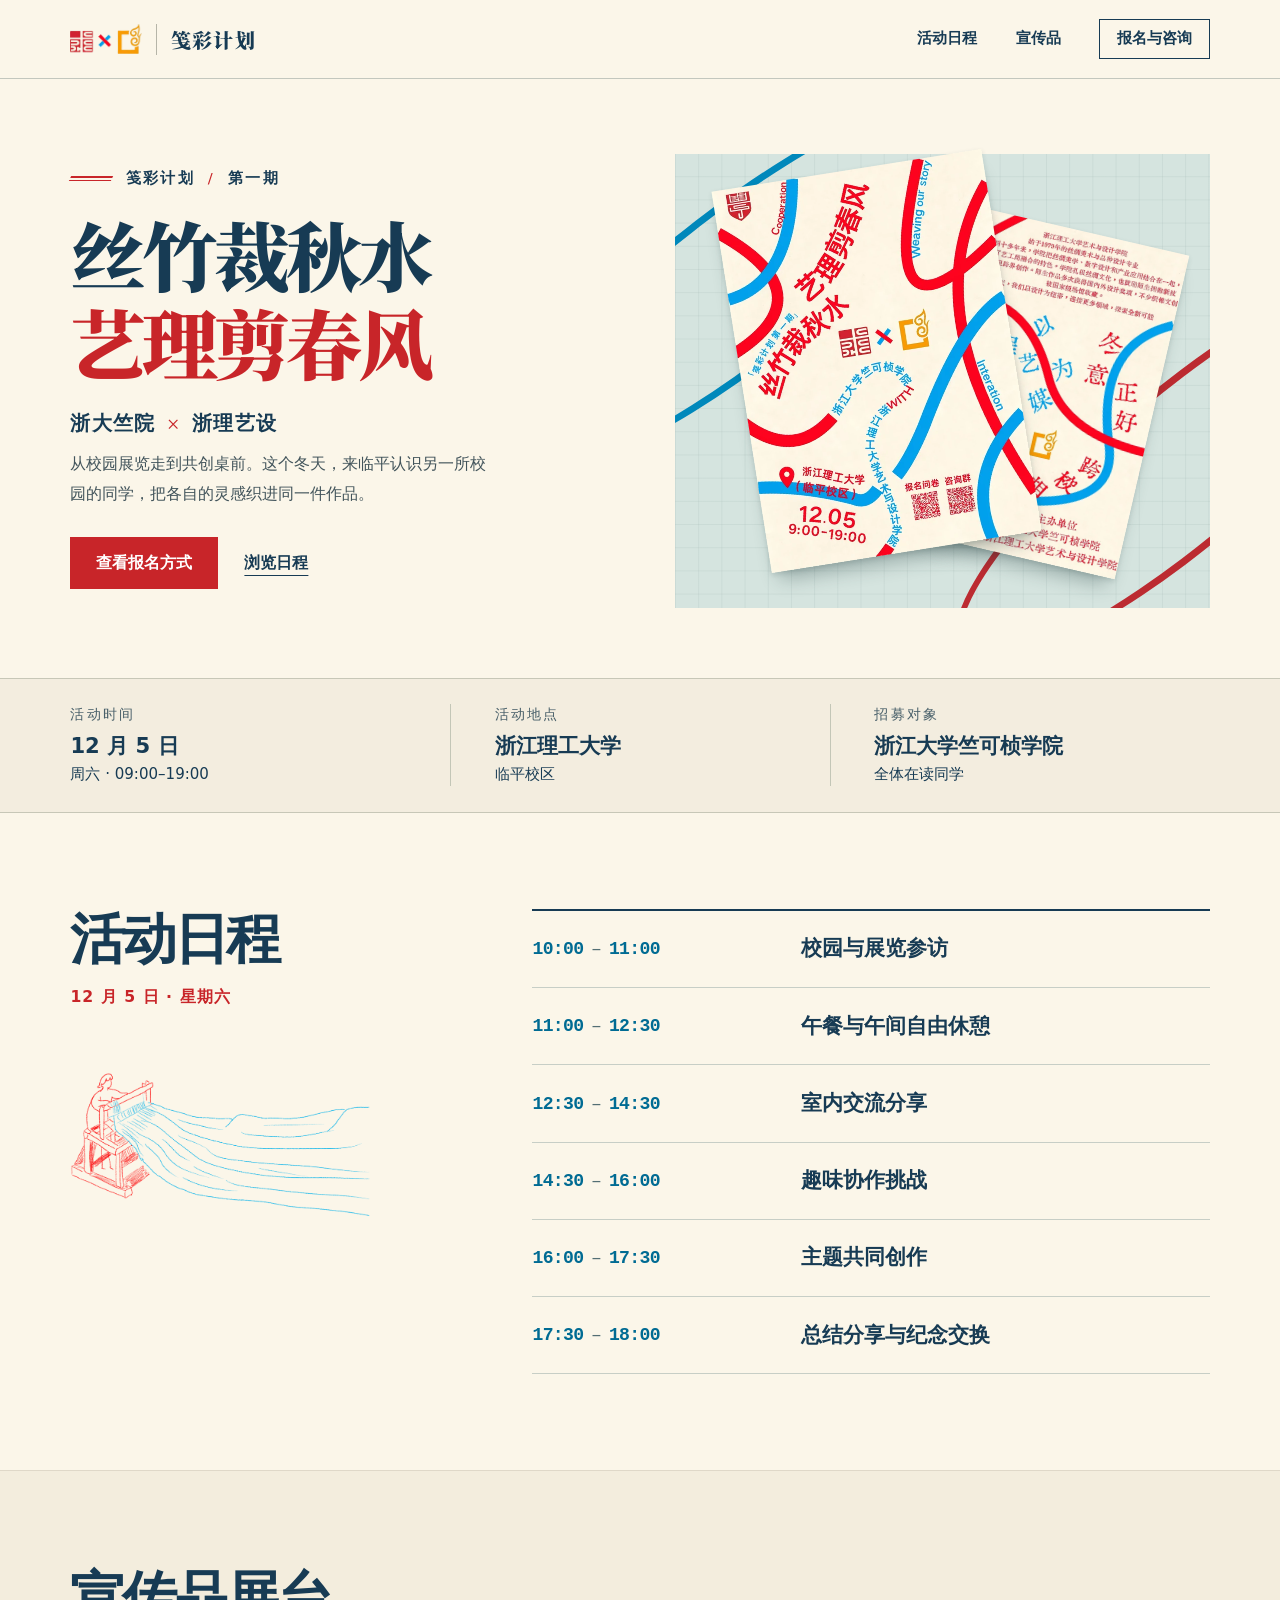
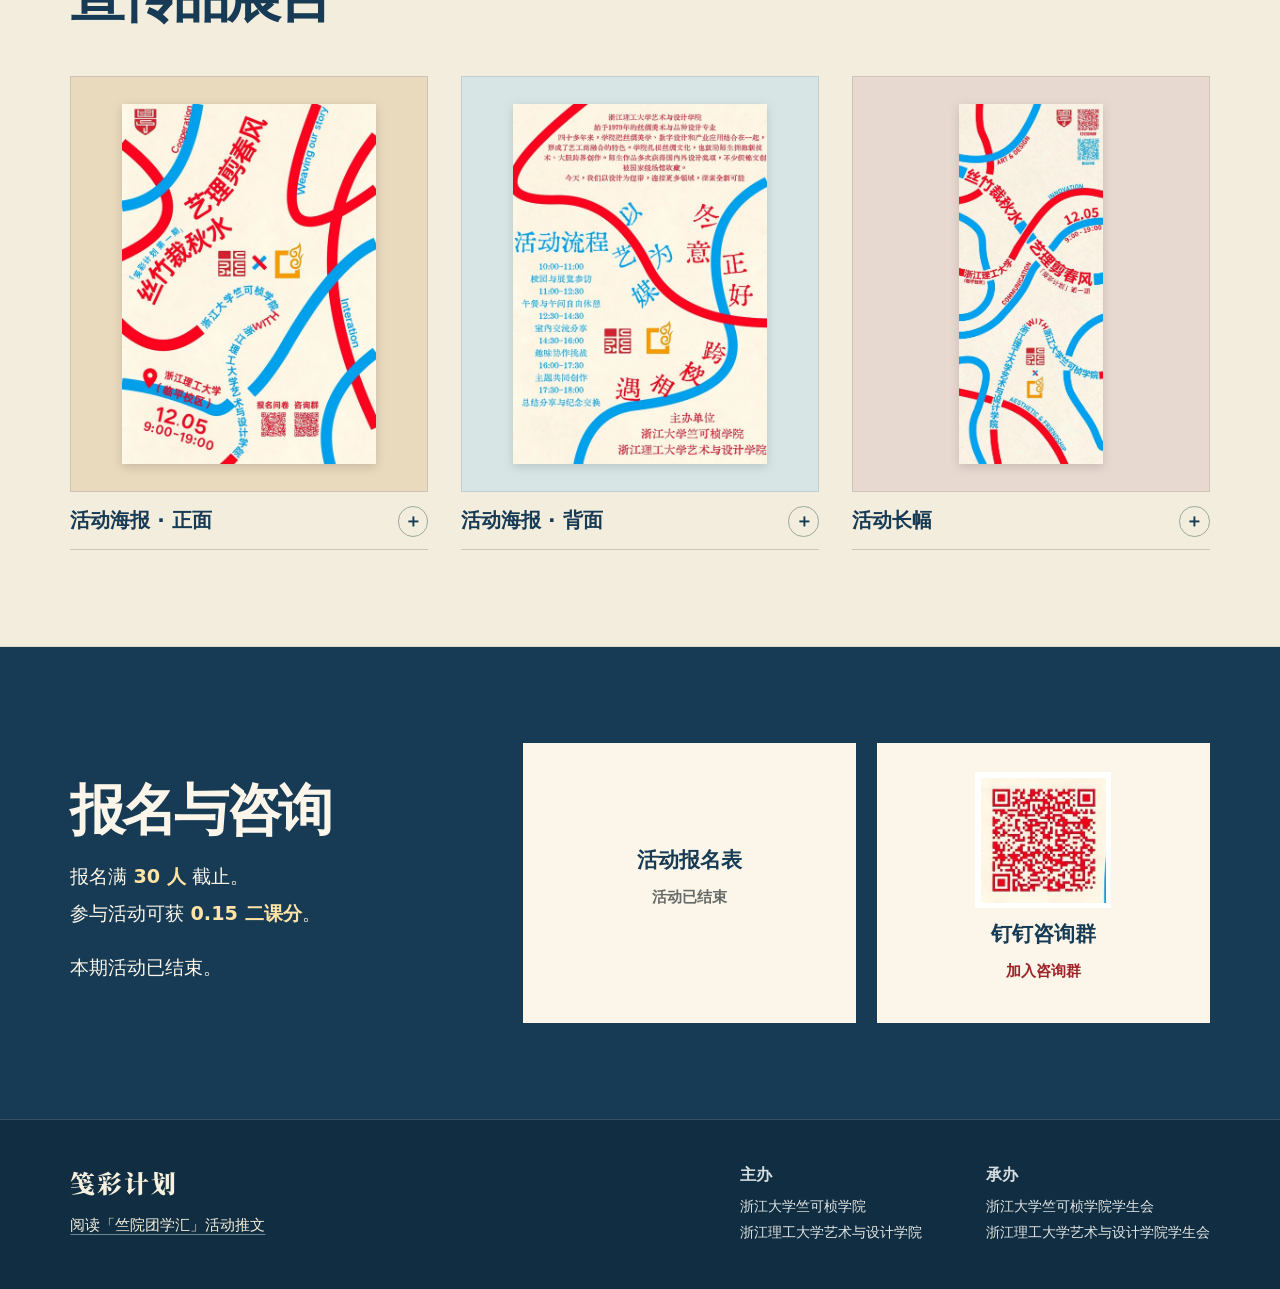
==== index.html @ fb93f684 "发布笺彩计划第一期跨校交流活动网站" ====
<!doctype html>
<html lang="zh-CN">
<head>
  <meta charset="utf-8">
  <meta name="viewport" content="width=device-width, initial-scale=1">
  <meta name="theme-color" content="#fbf6e9">
  <meta name="description" content="「笺彩计划」第一期。12 月 5 日，浙大竺院与浙理艺设在临平相遇，参观展览、分享交流、一起创作。查看一日行程、活动海报与报名方式。">
  <meta property="og:title" content="丝竹裁秋水，艺理剪春风｜笺彩计划">
  <meta property="og:description" content="12 月 5 日 · 浙江理工大学临平校区。浙大竺院 × 浙理艺设跨校交流活动指南。">
  <meta property="og:image" content="https://play-game.github.io/assets/cover-front.webp">
  <title>丝竹裁秋水，艺理剪春风｜笺彩计划第一期</title>
  <link rel="icon" href="assets/icon.png" type="image/png">
  <link rel="preload" href="assets/title.woff2" as="font" type="font/woff2" crossorigin>
  <link rel="stylesheet" href="style.css">
  <link rel="stylesheet" href="details.css">
  <script src="site.js" defer></script>
</head>
<body id="top">
  <a class="skip" href="#main">跳至活动内容</a>
  <header class="mast">
    <div class="wrap mast-inner">
      <a class="brand" href="#top" aria-label="笺彩计划，回到首页"><img src="assets/masthead.webp" alt="" width="73" height="30"><b>笺彩计划</b></a>
      <nav aria-label="活动导航"><a href="#schedule">活动日程</a><a href="#gallery">宣传品</a><a class="nav-join" href="#join">报名与咨询</a></nav>
    </div>
  </header>
  <main id="main">
    <section class="hero" aria-labelledby="event-title">
      <div class="wrap hero-inner">
        <div class="intro">
          <p class="edition"><i aria-hidden="true"></i>笺彩计划<span aria-hidden="true">/</span>第一期</p>
          <h1 id="event-title"><span>丝竹裁秋水<span class="sr-only">，</span></span><em>艺理剪春风</em></h1>
          <p class="hosts">浙大竺院 <b>×</b> 浙理艺设</p>
          <p class="invitation">从校园展览走到共创桌前。这个冬天，来临平认识另一所校园的同学，把各自的灵感织进同一件作品。</p>
          <div class="hero-actions"><a class="primary" href="#join">查看报名方式</a><a class="quiet" href="#schedule">浏览日程</a></div>
        </div>
        <figure class="print-wall" aria-label="宣传组设计的活动海报正反面">
          <div class="tabletop" aria-hidden="true"><i class="thread blue-thread"></i><i class="thread red-thread"></i></div>
          <div class="posters">
            <img class="sheet back" src="assets/cover-back.webp" alt="" width="540" height="764" decoding="async">
            <img class="sheet front" src="assets/cover-front.webp" alt="活动主海报，红蓝色的丝线穿过题字与两院院徽" width="540" height="764" fetchpriority="high">
          </div>
        </figure>
      </div>
    </section>
    <div class="facts">
      <dl class="wrap fact-grid">
        <div><dt>活动时间</dt><dd><time datetime="2026-12-05">12 月 5 日</time><small>周六 · 09:00–19:00</small></dd></div>
        <div><dt>活动地点</dt><dd>浙江理工大学<small>临平校区</small></dd></div>
        <div><dt>招募对象</dt><dd>浙江大学竺可桢学院<small>全体在读同学</small></dd></div>
      </dl>
    </div>
<section class="event-schedule" id="schedule" aria-labelledby="schedule-title">
  <div class="wrap schedule-layout">
    <div class="schedule-intro">
      <h2 class="event-section-title" id="schedule-title">活动日程</h2>
      <p class="schedule-date"><time datetime="2026-12-05">12 月 5 日 · 星期六</time></p>
      <img class="schedule-weaver" src="assets/weaver.webp" alt="推文中的织机插画" loading="lazy" decoding="async">
    </div>
    <ol class="schedule-list" aria-label="六项活动安排">
      <li><span class="schedule-time"><time datetime="10:00">10:00</time><span>–</span><time datetime="11:00">11:00</time></span><span class="schedule-name">校园与展览参访</span></li>
      <li><span class="schedule-time"><time datetime="11:00">11:00</time><span>–</span><time datetime="12:30">12:30</time></span><span class="schedule-name">午餐与午间自由休憩</span></li>
      <li><span class="schedule-time"><time datetime="12:30">12:30</time><span>–</span><time datetime="14:30">14:30</time></span><span class="schedule-name">室内交流分享</span></li>
      <li><span class="schedule-time"><time datetime="14:30">14:30</time><span>–</span><time datetime="16:00">16:00</time></span><span class="schedule-name">趣味协作挑战</span></li>
      <li><span class="schedule-time"><time datetime="16:00">16:00</time><span>–</span><time datetime="17:30">17:30</time></span><span class="schedule-name">主题共同创作</span></li>
      <li><span class="schedule-time"><time datetime="17:30">17:30</time><span>–</span><time datetime="18:00">18:00</time></span><span class="schedule-name">总结分享与纪念交换</span></li>
    </ol>
  </div>
</section>

<section class="event-gallery" id="gallery" aria-labelledby="gallery-title">
  <div class="wrap">
    <h2 class="event-section-title" id="gallery-title">宣传品展台</h2>
    <div class="gallery-grid">
      <a class="gallery-item" href="assets/poster-front.webp" data-preview="assets/poster-front.webp" data-caption="活动海报 · 正面" aria-label="查看活动海报正面大图">
        <span class="gallery-mat"><img src="assets/cover-front.webp" alt="红蓝曲线交织的活动主视觉海报" loading="lazy" decoding="async"></span>
        <span class="gallery-caption">活动海报 · 正面<span class="gallery-open" aria-hidden="true">＋</span></span>
      </a>
      <a class="gallery-item" href="assets/poster-back.webp" data-preview="assets/poster-back.webp" data-caption="活动海报 · 背面" aria-label="查看活动海报背面大图">
        <span class="gallery-mat gallery-mat-blue"><img src="assets/cover-back.webp" alt="印有活动介绍与流程的海报背面" loading="lazy" decoding="async"></span>
        <span class="gallery-caption">活动海报 · 背面<span class="gallery-open" aria-hidden="true">＋</span></span>
      </a>
      <a class="gallery-item" href="assets/banner.webp" data-preview="assets/banner.webp" data-caption="活动长幅" aria-label="查看活动长幅大图">
        <span class="gallery-mat gallery-mat-rose"><img src="assets/banner.webp" alt="红蓝丝带沿竖版长幅延伸的活动宣传画" loading="lazy" decoding="async"></span>
        <span class="gallery-caption">活动长幅<span class="gallery-open" aria-hidden="true">＋</span></span>
      </a>
    </div>
  </div>
</section>

<dialog class="gallery-preview" id="preview" aria-labelledby="preview-title">
  <div class="preview-shell">
    <div class="preview-head">
      <h2 id="preview-title" data-image-title>宣传品大图</h2>
      <button type="button" class="preview-control" data-close aria-label="关闭大图" autofocus>×</button>
    </div>
    <div class="preview-image-frame"><img data-full-image alt="活动宣传品大图"></div>
    <div class="preview-foot">
      <button type="button" class="preview-control" data-prev aria-label="上一张宣传品">←</button>
      <span class="preview-count" data-count aria-live="polite"></span>
      <button type="button" class="preview-control" data-next aria-label="下一张宣传品">→</button>
    </div>
  </div>
</dialog>

<section class="event-join" id="join" data-registration data-end="2026-12-05T19:00:00+08:00" aria-labelledby="join-title">
  <div class="wrap join-layout">
    <div class="join-intro">
      <h2 class="event-section-title" id="join-title">报名与咨询</h2>
      <p>报名满 <strong>30 人</strong> 截止。<br>参与活动可获 <strong>0.15 二课分</strong>。</p>
      <p data-reg-status data-closed-text="本期活动已结束。" class="join-status" role="status"></p>
    </div>
    <div class="join-options">
      <div class="join-card">
        <div class="join-code" data-apply-code><img src="assets/signup-qr.png" alt="活动报名表二维码" loading="lazy" decoding="async"></div>
        <div class="join-card-body">
          <h3>活动报名表</h3>
          <a class="join-link" data-apply data-closed-text="活动已结束" href="https://form.zju.edu.cn/#/dform/genericForm/DO5Kh8F5" target="_blank" rel="noopener noreferrer">填写报名表 </a>
        </div>
      </div>
      <div class="join-card">
        <div class="join-code"><img src="assets/consult-qr.png" alt="钉钉活动咨询群二维码" loading="lazy" decoding="async"></div>
        <div class="join-card-body">
          <h3>钉钉咨询群</h3>
          <a class="join-link" href="https://qr.dingtalk.com/action/joingroup?code=v1,k1,CSwDC5OoaOCgj9wMIqocbLET0SfCLLrIjBMhsEMiDww=&amp;_dt_no_comment=1&amp;origin=1" target="_blank" rel="noopener noreferrer">加入咨询群 </a>
        </div>
      </div>
    </div>
  </div>
</section>
  </main>
  <footer class="credits">
    <div class="wrap credit-inner">
      <div><b>笺彩计划</b><a href="https://mp.weixin.qq.com/s/vHoDvz5wwriKgACFwJHipg" target="_blank" rel="noopener noreferrer">阅读「竺院团学汇」活动推文</a></div>
      <dl><div><dt>主办</dt><dd>浙江大学竺可桢学院<br>浙江理工大学艺术与设计学院</dd></div><div><dt>承办</dt><dd>浙江大学竺可桢学院学生会<br>浙江理工大学艺术与设计学院学生会</dd></div></dl>
    </div>
  </footer>
</body>
</html>
---- style.css ----
@font-face {
  font-family: Campaign Serif;
  src: url("assets/title.woff2") format("woff2");
  font-style: normal;
  font-weight: 900;
  font-display: swap;
}
:root {
  --paper: #fbf6e9;
  --ink: #173b54;
  --red: #c82529;
  --blue: #0081b4;
  --line: #c7c7b7;
  color-scheme: light;
  color: var(--ink);
  background: var(--paper);
  font-family: "PingFang SC", "Microsoft YaHei", "Noto Sans CJK SC", system-ui, sans-serif;
  line-height: 1.55;
}
* { box-sizing: border-box; }
html { scroll-behavior: smooth; scroll-padding-top: 1rem; }
body { margin: 0; }
img { display: block; max-width: 100%; }
button { font: inherit; }
a { color: inherit; text-underline-offset: .25em; }
a:focus-visible, button:focus-visible { outline: 3px solid #0088b7; outline-offset: 4px; }
.wrap { width: min(1200px, 89%); margin-inline: auto; }
.sr-only, .skip:not(:focus) { position: absolute; width: 1px; height: 1px; overflow: hidden; clip-path: inset(50%); }
.skip:focus { position: fixed; top: 8px; left: 8px; padding: .6rem 1rem; background: white; z-index: 5; }
.mast { border-bottom: 1px solid rgba(28,56,62,.25); }
.mast-inner { display: flex; align-items: center; justify-content: space-between; min-height: 78px; gap: 1.25rem; }
.brand { display: flex; align-items: center; gap: .85rem; text-decoration: none; white-space: nowrap; }
.brand img { width: 4.5rem; height: auto; }
.brand b, .credits b { font-family: "Campaign Serif", serif; font-weight: 900; }
.brand b { padding-left: .85rem; border-left: 1px solid #b6b5a8; font-size: 1.25rem; letter-spacing: .07em; }
.mast nav { display: flex; gap: clamp(1rem, 3vw, 2.7rem); align-items: center; }
.mast nav a { text-decoration: none; font-size: .95rem; font-weight: 600; padding-block: .65rem; white-space: nowrap; }
.mast nav a:hover { color: var(--red); }
.mast nav .nav-join { border: 1px solid var(--ink); padding: .45rem 1.05rem; }
.hero { overflow: hidden; }
.hero-inner { display: grid; grid-template-columns: 1fr 1.03fr; align-items: center; gap: clamp(2.5rem, 5vw, 5rem); padding-block: clamp(2.9rem, 4.7vw, 5.1rem); }
.intro { position: relative; z-index: 1; }
.edition { display: flex; align-items: center; gap: .8rem; margin: 0 0 1.25rem; font-size: .92rem; font-weight: 710; letter-spacing: .16em; }
.edition span { color: var(--red); font-weight: 500; }
.edition i { width: 2.65rem; height: 5px; border-top: 2px solid var(--red); border-bottom: 1px solid var(--red); transform: skewX(-25deg); }
h1 { margin: 0; font: 900 clamp(3.4rem, 5.95vw, 5.85rem)/1.15 "Campaign Serif", "Songti SC", SimSun, serif; letter-spacing: -.055em; }
h1 > span, h1 > em { display: block; white-space: nowrap; }
h1 > em { font-style: normal; color: var(--red); }
.hosts { display: flex; align-items: center; gap: .7rem; margin: 1.5rem 0 .55rem; font-size: clamp(1.15rem, 1.55vw, 1.4rem); font-weight: 740; letter-spacing: .065em; }
.hosts b { font: 500 1.15em Georgia, serif; color: var(--red); }
.invitation { margin: 0; max-width: 26em; font-size: 1rem; line-height: 1.9; color: #42545b; }
.hero-actions { display: flex; align-items: center; gap: 1.65rem; margin-top: 1.7rem; }
.primary { display: inline-block; padding: .8rem 1.55rem; color: #fff; background: var(--red); text-decoration: none; font-weight: 690; border: 1px solid var(--red); transition: background .2s; }
.primary:hover { background: #a82023; }
.quiet { font-weight: 650; text-decoration-thickness: 1px; text-underline-offset: .42em; padding-block: .7rem; }
.print-wall { isolation: isolate; position: relative; aspect-ratio: 1.14; margin: 0; }
.tabletop { position: absolute; inset: 3% 0 2% 2%; overflow: hidden; background-color: #d5e4df; background-image: linear-gradient(90deg, #48696513 1px, transparent 1px), linear-gradient(0deg, #48696513 1px, transparent 1px); background-size: 1.45rem 1.45rem; }
.thread { position: absolute; border-radius: 49%; width: 108%; height: 34%; pointer-events: none; }
.red-thread { border: 7px solid #bc2b31; bottom: 14%; right: -49%; transform: rotate(-40deg); }
.blue-thread { border: 7px solid #0088bb; top: 12%; left: -42%; transform: rotate(-38deg); }
.posters { position: absolute; inset: 0; }
.sheet { position: absolute; height: auto; box-shadow: 0 16px 19px -8px #223b3d55, 0 2px 5px #223b3d25; }
.sheet.back { width: 43%; top: 18%; left: 47%; transform: rotate(13deg); }
.sheet.front { width: 50%; top: 6%; left: 14%; transform: rotate(-9deg); }
.facts { color: var(--ink); border-block: 1px solid var(--line); background: #f3eddf; }
.fact-grid { display: grid; grid-template-columns: 1fr 1fr 1fr; margin-block: 0; padding-block: 1.6rem; }
.fact-grid > div { padding-inline: clamp(1rem, 3.4vw, 3.5rem); border-left: 1px solid #c3c6b7; }
.fact-grid > div:first-child { padding-left: 0; border: 0; }
.fact-grid dt { color: #49606a; font-size: .85rem; letter-spacing: .16em; }
.fact-grid dd { margin: .3rem 0 0; font-size: clamp(1.06rem, 1.65vw, 1.42rem); font-weight: 730; line-height: 1.55; }
.fact-grid small { display: block; font-size: .94rem; font-weight: 500; }
.credits { border-top: 1px solid #39505e; background: #102d42; color: #f6f0de; }
.credit-inner, .credit-inner dl { display: flex; align-items: flex-start; justify-content: space-between; gap: 2rem; }
.credit-inner { padding-block: 2.7rem; }
.credit-inner > div { display: grid; gap: .75rem; }
.credits b { font-size: 1.55rem; letter-spacing: .08em; }
.credit-inner a { font-size: .94rem; text-decoration-color: #718792; }
.credit-inner dl { margin: 0; gap: clamp(2rem, 5vw, 5.5rem); }
.credit-inner dt { font-weight: 600; color: #d4dfe1; margin-bottom: .3rem; }
.credit-inner dd { margin: 0; line-height: 1.85; font-size: .9rem; color: #e3e7e5; }
@media (min-width: 1500px) { .print-wall { max-width: 580px; } }
@media (max-width: 860px) {
  .wrap { width: 90%; }
  .hero-inner { gap: 1.65rem; }
  h1 { font-size: clamp(3.3rem, 6.5vw, 4.3rem); }
  .print-wall { aspect-ratio: .95; }
  .sheet.front { top: 13%; width: 55%; left: 9%; }
  .sheet.back { top: 24%; width: 46%; left: 45%; }
  .credit-inner { flex-wrap: wrap; }
}
@media (max-width: 650px) {
  .mast-inner { min-height: 63px; gap: .6rem; }
  .brand { gap: .45rem; }
  .brand img { width: 2.9rem; }
  .brand b { font-size: 1.02rem; padding-left: .48rem; letter-spacing: 0; }
  .mast nav { gap: .85rem; }
  .mast nav a { font-size: .86rem; }
  .mast nav .nav-join { padding: .35rem .55rem; }
  .hero-inner { grid-template-columns: minmax(0,1fr); padding-block: 2.5rem 1.55rem; gap: 1.8rem; }
  h1 { font-size: clamp(3.25rem, 11.75vw, 4.6rem); line-height: 1.15; }
  .edition { margin-bottom: .9rem; }
  .hosts { margin-top: 1.1rem; }
  .hero-actions { margin-top: 1.15rem; }
  .print-wall { aspect-ratio: 1.45; }
  .tabletop { inset: 3% 0 0; }
  .sheet.front { width: 39.5%; top: 3%; left: 19%; }
  .sheet.back { width: 34%; top: 14%; left: 50%; }
  .fact-grid { grid-template-columns: 1fr 1fr; padding-block: 1.1rem; gap: .95rem 0; }
  .fact-grid > div { padding-inline: .9rem; }
  .fact-grid > div:last-child { grid-column: 1/-1; padding: .8rem 0 0; border-left: 0; border-top: 1px solid #d4d3c5; }
  .fact-grid > div:last-child dd, .fact-grid > div:last-child small { display: inline; }
  .fact-grid > div:last-child small { margin-left: .5rem; }
  .fact-grid dt { margin-bottom: .15rem; }
  .credit-inner dl { flex-direction: column; gap: 1rem; }
  .credit-inner { gap: 1.7rem; }
}
@media (max-width: 390px) {
  .mast nav { gap: .6rem; }
  .mast nav a { font-size: .82rem; }
  .brand img { width: 2.25rem; }
  .mast-inner { width: 93%; }
}
@media (prefers-reduced-motion: reduce) {
  html { scroll-behavior: auto; }
  *, *::before, *::after { transition-duration: 0s !important; }
}
---- details.css ----
.event-schedule,
.event-gallery,
.event-join {
  padding-block: clamp(3.75rem, 7.5vw, 7rem);
  scroll-margin-top: 4.25rem;
}

.event-section-title {
  margin: 0;
  color: inherit;
  font: inherit;
  font-size: clamp(2rem, 4.3vw, 3.75rem);
  font-weight: 850;
  line-height: 1.12;
  letter-spacing: -.055em;
}

.event-schedule {
  color: var(--ink, #173b54);
  background: var(--paper, #fbf6e9);
}

.schedule-layout {
  display: grid;
  grid-template-columns: minmax(0, .77fr) minmax(0, 1.4fr);
  column-gap: clamp(2.5rem, 7vw, 6.5rem);
  align-items: start;
}

.schedule-date {
  margin: .9rem 0 0;
  color: var(--red, #c82529);
  font-size: .98rem;
  font-weight: 700;
  letter-spacing: .065em;
}

.schedule-weaver {
  display: block;
  width: min(100%, 19rem);
  height: clamp(10rem, 17vw, 15.5rem);
  margin-top: 1.7rem;
  object-fit: contain;
  object-position: left center;
  mix-blend-mode: multiply;
}

.schedule-list {
  margin: 0;
  padding: 0;
  border-top: 2px solid var(--ink, #173b54);
  list-style: none;
}

.schedule-list li {
  display: grid;
  grid-template-columns: minmax(8.4rem, .74fr) 1.2fr;
  gap: 1rem;
  align-items: center;
  padding: clamp(.9rem, 1.75vw, 1.42rem) 0;
  border-bottom: 1px solid #c7cec6;
}

.schedule-time {
  display: inline-flex;
  align-items: baseline;
  gap: .42em;
  color: #006b93;
  font-family: ui-monospace, "SFMono-Regular", Consolas, monospace;
  font-size: clamp(.85rem, 1.5vw, 1.13rem);
  font-weight: 650;
  letter-spacing: -.035em;
  font-variant-numeric: tabular-nums;
  white-space: nowrap;
}

.schedule-time > span {
  color: #536e74;
  font-weight: 400;
}

.schedule-name {
  font-size: clamp(.98rem, 1.64vw, 1.32rem);
  font-weight: 700;
  line-height: 1.5;
}

.event-gallery {
  color: var(--ink, #173b54);
  background: #f3eddd;
  border-block: 1px solid #dfd8c8;
}

.gallery-grid {
  display: grid;
  grid-template-columns: repeat(3, minmax(0, 1fr));
  gap: clamp(1rem, 2.6vw, 2.2rem);
  margin-top: clamp(1.7rem, 3.7vw, 3.3rem);
}

.gallery-item {
  display: block;
  min-width: 0;
  color: inherit;
  text-decoration: none;
}

.gallery-mat {
  display: grid;
  grid-template: minmax(0, 1fr) / minmax(0, 1fr);
  place-items: center;
  box-sizing: border-box;
  aspect-ratio: 4 / 4.65;
  padding: clamp(.9rem, 2.1vw, 1.9rem);
  overflow: hidden;
  border: 1px solid rgba(23, 59, 84, .13);
  background: #e9d9bd;
}

.gallery-mat-blue {
  background: #d7e6e5;
}

.gallery-mat-rose {
  background: #e8d9d0;
}

.gallery-mat img {
  display: block;
  width: 100%;
  height: 100%;
  min-height: 0;
  object-fit: contain;
  filter: drop-shadow(0 3px 5px rgb(36 37 33 / 17%));
  transition: transform .22s ease;
}

.gallery-caption {
  display: flex;
  align-items: center;
  justify-content: space-between;
  gap: .5rem;
  padding-block: .88rem .75rem;
  border-bottom: 1px solid #c8c6b8;
  font-size: clamp(1rem, 1.55vw, 1.24rem);
  font-weight: 700;
}

.gallery-open {
  display: grid;
  place-items: center;
  width: 1.9rem;
  height: 1.9rem;
  flex: none;
  border: 1px solid #9ba89e;
  border-radius: 50%;
  font-family: Arial, sans-serif;
  font-size: 1.15rem;
  line-height: 1;
}

.gallery-item:focus-visible,
.preview-control:focus-visible,
.join-link:focus-visible {
  outline: 3px solid #007aa8;
  outline-offset: 5px;
}

@media (hover: hover) {
  .gallery-item:hover .gallery-mat img { transform: scale(1.025); }
  .gallery-item:hover .gallery-open { background: var(--ink, #173b54); color: #fff; }
  .join-link:hover { text-decoration: underline; text-underline-offset: .22em; }
}

.gallery-preview {
  box-sizing: border-box;
  inset: 0;
  width: min(90vw, 62rem);
  max-width: calc(100vw - 1.5rem);
  max-height: calc(100vh - 1.5rem);
  max-height: calc(100dvh - 1.5rem);
  margin: auto;
  padding: 0;
  overflow: auto;
  border: 1px solid var(--ink, #173b54);
  background: var(--paper, #fbf6e9);
  color: var(--ink, #173b54);
  box-shadow: 0 1.2rem 5rem #0d263d5e;
}

.gallery-preview:not([open]) { display: none; }
.gallery-preview::backdrop { background: rgb(10 31 44 / 78%); }

.preview-shell { padding: .6rem clamp(.75rem, 2vw, 1.5rem); }

.preview-head,
.preview-foot {
  display: flex;
  align-items: center;
  gap: .7rem;
}

.preview-head { justify-content: space-between; padding-bottom: .4rem; }
.preview-foot { justify-content: center; padding-top: .4rem; }
.preview-head h2 { margin: 0; font-size: 1.08rem; }

.preview-control {
  display: inline-grid;
  place-items: center;
  width: 2.75rem;
  height: 2.75rem;
  padding: 0;
  border: 1px solid transparent;
  border-radius: 50%;
  background: transparent;
  color: inherit;
  font: 1.55rem/1 Arial, sans-serif;
  cursor: pointer;
}

.preview-control:hover { background: #eae5d8; }
.preview-count { min-width: 3.5rem; text-align: center; font-variant-numeric: tabular-nums; }

.preview-image-frame {
  display: grid;
  place-items: center;
  padding: .45rem;
  background: #e4e3da;
}

.preview-image-frame img {
  display: block;
  width: 100%;
  height: min(70vh, 52rem);
  height: min(70dvh, 52rem);
  object-fit: contain;
}

.event-join { background: var(--ink, #173b54); color: var(--paper, #fbf6e9); }

.join-layout {
  display: grid;
  grid-template-columns: minmax(0, .85fr) minmax(0, 1.5fr);
  gap: clamp(2rem, 5vw, 5rem);
  align-items: center;
}

.join-intro p {
  margin: 1.1rem 0 0;
  font-size: clamp(1rem, 1.55vw, 1.2rem);
  line-height: 1.9;
}

.join-intro strong { color: #ffe4a5; }
.join-status:empty { display: none; }

.join-options {
  display: grid;
  grid-template-columns: repeat(2, minmax(0, 1fr));
  gap: clamp(.7rem, 1.8vw, 1.3rem);
}

.join-card {
  display: flex;
  flex-direction: column;
  align-items: center;
  justify-content: center;
  gap: .75rem;
  padding: clamp(1rem, 2.3vw, 2rem);
  background: var(--paper, #fbf6e9);
  color: var(--ink, #173b54);
  text-align: center;
}

.join-code {
  width: min(8.5rem, 100%);
  padding: .35rem;
  box-sizing: border-box;
  background: white;
}

.join-code img { display: block; width: 100%; height: auto; }
.join-card h3 { margin: 0; font-size: clamp(1rem, 1.65vw, 1.3rem); line-height: 1.4; }

.join-link {
  display: inline-flex;
  align-items: center;
  justify-content: center;
  gap: .3rem;
  min-height: 2.75rem;
  color: #9d2429;
  font-size: .95rem;
  font-weight: 700;
  text-decoration: none;
}

.join-link[aria-disabled="true"] { color: #666b69; cursor: default; text-decoration: none; }
.join-link[aria-disabled="true"] > span { display: none; }

@media (max-width: 720px) {
  .schedule-layout,
  .join-layout { grid-template-columns: 1fr; gap: 1.75rem; }

  .schedule-intro {
    display: grid;
    grid-template-columns: 1fr auto;
    align-content: center;
    align-items: end;
  }

  .schedule-date { grid-column: 1; align-self: start; }
  .schedule-weaver { grid-row: 1 / 3; grid-column: 2; width: 7.5rem; height: 5.8rem; margin: 0; object-position: right center; }
  .schedule-list li { grid-template-columns: minmax(7.3rem, .7fr) 1.2fr; }
  .gallery-grid { gap: .7rem; }
  .gallery-mat { padding: .7rem; }
  .gallery-caption { align-items: center; font-size: .92rem; }
  .gallery-open { width: 1.55rem; height: 1.55rem; font-size: .95rem; }
  .join-code { width: min(7.5rem, 100%); }
}

@media (max-width: 540px) {
  .gallery-grid { grid-template-columns: repeat(2, minmax(0, 1fr)); gap: 1.1rem .8rem; }
  .gallery-item:last-child { grid-column: 1 / -1; }
  .gallery-item:last-child .gallery-mat { aspect-ratio: 1.85; }
  .gallery-item:last-child .gallery-mat img { width: auto; max-width: 100%; }
  .gallery-preview { width: calc(100vw - 1.5rem); }
}

@media (max-width: 365px) {
  .schedule-list li { grid-template-columns: 7rem minmax(0, 1fr); gap: .55rem; }
  .schedule-time { gap: .22em; }
  .schedule-name { font-size: .92rem; }
  .gallery-caption { font-size: .85rem; }
  .join-card { padding: .9rem .5rem; }
}

@media (prefers-reduced-motion: reduce) {
  .gallery-mat img { transition: none; }
}
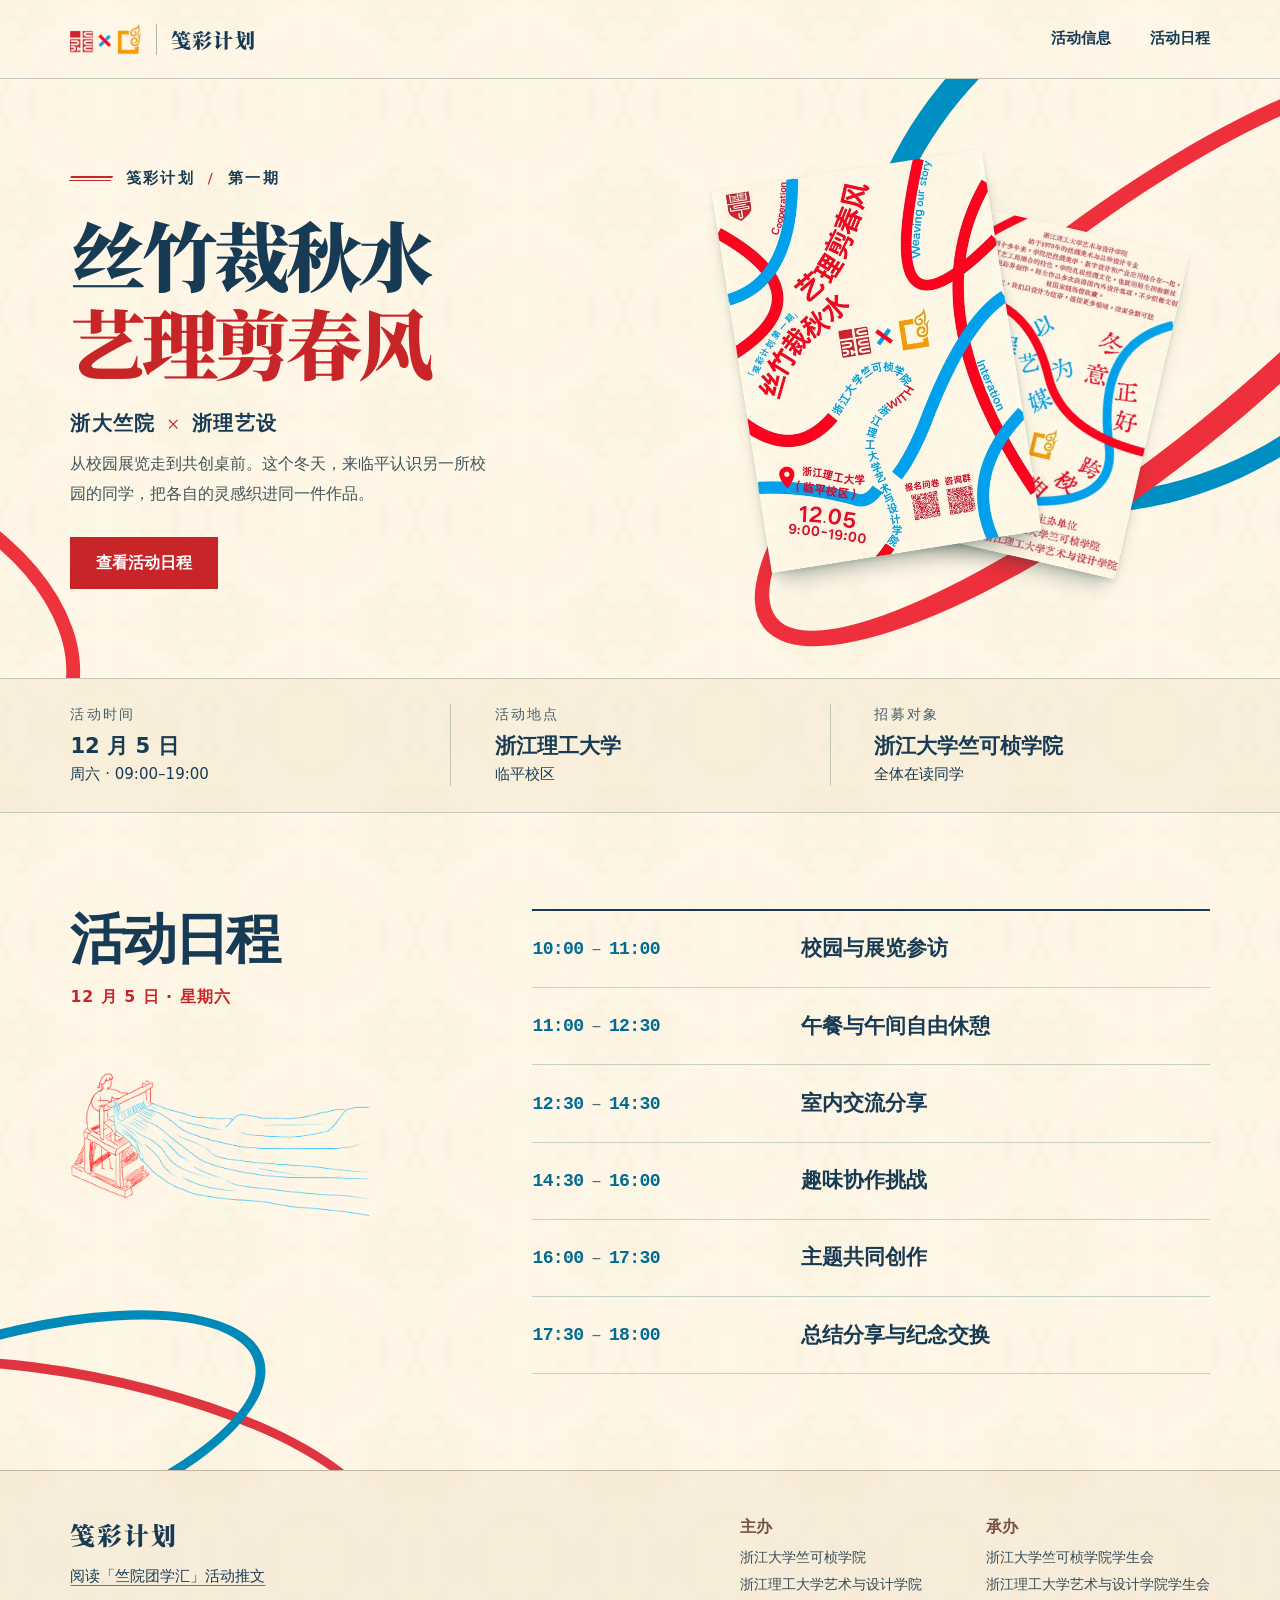
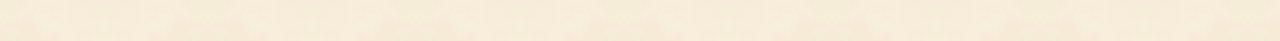
==== commit fbd1078e: "精简活动栏目并采用宣传海报纸纹与红蓝丝线背景" ====
--- a/index.html
+++ b/index.html
@@ -4,7 +4,7 @@
   <meta charset="utf-8">
   <meta name="viewport" content="width=device-width, initial-scale=1">
   <meta name="theme-color" content="#fbf6e9">
-  <meta name="description" content="「笺彩计划」第一期。12 月 5 日，浙大竺院与浙理艺设在临平相遇，参观展览、分享交流、一起创作。查看一日行程、活动海报与报名方式。">
+  <meta name="description" content="「笺彩计划」第一期。12 月 5 日，浙大竺院与浙理艺设在临平相遇，参观展览、分享交流、一起创作。查看活动时间、地点与一日行程。">
   <meta property="og:title" content="丝竹裁秋水，艺理剪春风｜笺彩计划">
   <meta property="og:description" content="12 月 5 日 · 浙江理工大学临平校区。浙大竺院 × 浙理艺设跨校交流活动指南。">
   <meta property="og:image" content="https://play-game.github.io/assets/cover-front.webp">
@@ -13,14 +13,13 @@
   <link rel="preload" href="assets/title.woff2" as="font" type="font/woff2" crossorigin>
   <link rel="stylesheet" href="style.css">
   <link rel="stylesheet" href="details.css">
-  <script src="site.js" defer></script>
 </head>
 <body id="top">
   <a class="skip" href="#main">跳至活动内容</a>
   <header class="mast">
     <div class="wrap mast-inner">
       <a class="brand" href="#top" aria-label="笺彩计划，回到首页"><img src="assets/masthead.webp" alt="" width="73" height="30"><b>笺彩计划</b></a>
-      <nav aria-label="活动导航"><a href="#schedule">活动日程</a><a href="#gallery">宣传品</a><a class="nav-join" href="#join">报名与咨询</a></nav>
+      <nav aria-label="活动导航"><a href="#info">活动信息</a><a href="#schedule">活动日程</a></nav>
     </div>
   </header>
   <main id="main">
@@ -31,10 +30,9 @@
           <h1 id="event-title"><span>丝竹裁秋水<span class="sr-only">，</span></span><em>艺理剪春风</em></h1>
           <p class="hosts">浙大竺院 <b>×</b> 浙理艺设</p>
           <p class="invitation">从校园展览走到共创桌前。这个冬天，来临平认识另一所校园的同学，把各自的灵感织进同一件作品。</p>
-          <div class="hero-actions"><a class="primary" href="#join">查看报名方式</a><a class="quiet" href="#schedule">浏览日程</a></div>
+          <div class="hero-actions"><a class="primary" href="#schedule">查看活动日程</a></div>
         </div>
         <figure class="print-wall" aria-label="宣传组设计的活动海报正反面">
-          <div class="tabletop" aria-hidden="true"><i class="thread blue-thread"></i><i class="thread red-thread"></i></div>
           <div class="posters">
             <img class="sheet back" src="assets/cover-back.webp" alt="" width="540" height="764" decoding="async">
             <img class="sheet front" src="assets/cover-front.webp" alt="活动主海报，红蓝色的丝线穿过题字与两院院徽" width="540" height="764" fetchpriority="high">
@@ -42,91 +40,30 @@
         </figure>
       </div>
     </section>
-    <div class="facts">
+    <div class="facts" id="info">
       <dl class="wrap fact-grid">
         <div><dt>活动时间</dt><dd><time datetime="2026-12-05">12 月 5 日</time><small>周六 · 09:00–19:00</small></dd></div>
         <div><dt>活动地点</dt><dd>浙江理工大学<small>临平校区</small></dd></div>
         <div><dt>招募对象</dt><dd>浙江大学竺可桢学院<small>全体在读同学</small></dd></div>
       </dl>
     </div>
-<section class="event-schedule" id="schedule" aria-labelledby="schedule-title">
-  <div class="wrap schedule-layout">
-    <div class="schedule-intro">
-      <h2 class="event-section-title" id="schedule-title">活动日程</h2>
-      <p class="schedule-date"><time datetime="2026-12-05">12 月 5 日 · 星期六</time></p>
-      <img class="schedule-weaver" src="assets/weaver.webp" alt="推文中的织机插画" loading="lazy" decoding="async">
-    </div>
-    <ol class="schedule-list" aria-label="六项活动安排">
-      <li><span class="schedule-time"><time datetime="10:00">10:00</time><span>–</span><time datetime="11:00">11:00</time></span><span class="schedule-name">校园与展览参访</span></li>
-      <li><span class="schedule-time"><time datetime="11:00">11:00</time><span>–</span><time datetime="12:30">12:30</time></span><span class="schedule-name">午餐与午间自由休憩</span></li>
-      <li><span class="schedule-time"><time datetime="12:30">12:30</time><span>–</span><time datetime="14:30">14:30</time></span><span class="schedule-name">室内交流分享</span></li>
-      <li><span class="schedule-time"><time datetime="14:30">14:30</time><span>–</span><time datetime="16:00">16:00</time></span><span class="schedule-name">趣味协作挑战</span></li>
-      <li><span class="schedule-time"><time datetime="16:00">16:00</time><span>–</span><time datetime="17:30">17:30</time></span><span class="schedule-name">主题共同创作</span></li>
-      <li><span class="schedule-time"><time datetime="17:30">17:30</time><span>–</span><time datetime="18:00">18:00</time></span><span class="schedule-name">总结分享与纪念交换</span></li>
-    </ol>
-  </div>
-</section>
-
-<section class="event-gallery" id="gallery" aria-labelledby="gallery-title">
-  <div class="wrap">
-    <h2 class="event-section-title" id="gallery-title">宣传品展台</h2>
-    <div class="gallery-grid">
-      <a class="gallery-item" href="assets/poster-front.webp" data-preview="assets/poster-front.webp" data-caption="活动海报 · 正面" aria-label="查看活动海报正面大图">
-        <span class="gallery-mat"><img src="assets/cover-front.webp" alt="红蓝曲线交织的活动主视觉海报" loading="lazy" decoding="async"></span>
-        <span class="gallery-caption">活动海报 · 正面<span class="gallery-open" aria-hidden="true">＋</span></span>
-      </a>
-      <a class="gallery-item" href="assets/poster-back.webp" data-preview="assets/poster-back.webp" data-caption="活动海报 · 背面" aria-label="查看活动海报背面大图">
-        <span class="gallery-mat gallery-mat-blue"><img src="assets/cover-back.webp" alt="印有活动介绍与流程的海报背面" loading="lazy" decoding="async"></span>
-        <span class="gallery-caption">活动海报 · 背面<span class="gallery-open" aria-hidden="true">＋</span></span>
-      </a>
-      <a class="gallery-item" href="assets/banner.webp" data-preview="assets/banner.webp" data-caption="活动长幅" aria-label="查看活动长幅大图">
-        <span class="gallery-mat gallery-mat-rose"><img src="assets/banner.webp" alt="红蓝丝带沿竖版长幅延伸的活动宣传画" loading="lazy" decoding="async"></span>
-        <span class="gallery-caption">活动长幅<span class="gallery-open" aria-hidden="true">＋</span></span>
-      </a>
-    </div>
-  </div>
-</section>
-
-<dialog class="gallery-preview" id="preview" aria-labelledby="preview-title">
-  <div class="preview-shell">
-    <div class="preview-head">
-      <h2 id="preview-title" data-image-title>宣传品大图</h2>
-      <button type="button" class="preview-control" data-close aria-label="关闭大图" autofocus>×</button>
-    </div>
-    <div class="preview-image-frame"><img data-full-image alt="活动宣传品大图"></div>
-    <div class="preview-foot">
-      <button type="button" class="preview-control" data-prev aria-label="上一张宣传品">←</button>
-      <span class="preview-count" data-count aria-live="polite"></span>
-      <button type="button" class="preview-control" data-next aria-label="下一张宣传品">→</button>
-    </div>
-  </div>
-</dialog>
-
-<section class="event-join" id="join" data-registration data-end="2026-12-05T19:00:00+08:00" aria-labelledby="join-title">
-  <div class="wrap join-layout">
-    <div class="join-intro">
-      <h2 class="event-section-title" id="join-title">报名与咨询</h2>
-      <p>报名满 <strong>30 人</strong> 截止。<br>参与活动可获 <strong>0.15 二课分</strong>。</p>
-      <p data-reg-status data-closed-text="本期活动已结束。" class="join-status" role="status"></p>
-    </div>
-    <div class="join-options">
-      <div class="join-card">
-        <div class="join-code" data-apply-code><img src="assets/signup-qr.png" alt="活动报名表二维码" loading="lazy" decoding="async"></div>
-        <div class="join-card-body">
-          <h3>活动报名表</h3>
-          <a class="join-link" data-apply data-closed-text="活动已结束" href="https://form.zju.edu.cn/#/dform/genericForm/DO5Kh8F5" target="_blank" rel="noopener noreferrer">填写报名表 </a>
+    <section class="event-schedule" id="schedule" aria-labelledby="schedule-title">
+      <div class="wrap schedule-layout">
+        <div class="schedule-intro">
+          <h2 class="event-section-title" id="schedule-title">活动日程</h2>
+          <p class="schedule-date"><time datetime="2026-12-05">12 月 5 日 · 星期六</time></p>
+          <img class="schedule-weaver" src="assets/weaver.webp" alt="推文中的织机插画" loading="lazy" decoding="async">
         </div>
+        <ol class="schedule-list" aria-label="六项活动安排">
+          <li><span class="schedule-time"><time datetime="10:00">10:00</time><span>–</span><time datetime="11:00">11:00</time></span><span class="schedule-name">校园与展览参访</span></li>
+          <li><span class="schedule-time"><time datetime="11:00">11:00</time><span>–</span><time datetime="12:30">12:30</time></span><span class="schedule-name">午餐与午间自由休憩</span></li>
+          <li><span class="schedule-time"><time datetime="12:30">12:30</time><span>–</span><time datetime="14:30">14:30</time></span><span class="schedule-name">室内交流分享</span></li>
+          <li><span class="schedule-time"><time datetime="14:30">14:30</time><span>–</span><time datetime="16:00">16:00</time></span><span class="schedule-name">趣味协作挑战</span></li>
+          <li><span class="schedule-time"><time datetime="16:00">16:00</time><span>–</span><time datetime="17:30">17:30</time></span><span class="schedule-name">主题共同创作</span></li>
+          <li><span class="schedule-time"><time datetime="17:30">17:30</time><span>–</span><time datetime="18:00">18:00</time></span><span class="schedule-name">总结分享与纪念交换</span></li>
+        </ol>
       </div>
-      <div class="join-card">
-        <div class="join-code"><img src="assets/consult-qr.png" alt="钉钉活动咨询群二维码" loading="lazy" decoding="async"></div>
-        <div class="join-card-body">
-          <h3>钉钉咨询群</h3>
-          <a class="join-link" href="https://qr.dingtalk.com/action/joingroup?code=v1,k1,CSwDC5OoaOCgj9wMIqocbLET0SfCLLrIjBMhsEMiDww=&amp;_dt_no_comment=1&amp;origin=1" target="_blank" rel="noopener noreferrer">加入咨询群 </a>
-        </div>
-      </div>
-    </div>
-  </div>
-</section>
+    </section>
   </main>
   <footer class="credits">
     <div class="wrap credit-inner">
@@ -136,5 +73,3 @@
   </footer>
 </body>
 </html>
-
-
--- a/style.css
+++ b/style.css
@@ -19,7 +19,11 @@
 }
 * { box-sizing: border-box; }
 html { scroll-behavior: smooth; scroll-padding-top: 1rem; }
-body { margin: 0; }
+body {
+  margin: 0;
+  background: #fcf4e5 url("assets/poster-paper.webp") repeat;
+  background-size: 208px 208px;
+}
 img { display: block; max-width: 100%; }
 button { font: inherit; }
 a { color: inherit; text-underline-offset: .25em; }
@@ -36,8 +40,20 @@
 .mast nav { display: flex; gap: clamp(1rem, 3vw, 2.7rem); align-items: center; }
 .mast nav a { text-decoration: none; font-size: .95rem; font-weight: 600; padding-block: .65rem; white-space: nowrap; }
 .mast nav a:hover { color: var(--red); }
-.mast nav .nav-join { border: 1px solid var(--ink); padding: .45rem 1.05rem; }
-.hero { overflow: hidden; }
+.hero { position: relative; isolation: isolate; overflow: hidden; }
+.hero::before {
+  content: "";
+  position: absolute;
+  z-index: -1;
+  left: -21rem;
+  bottom: -5.3rem;
+  width: 25rem;
+  height: 16rem;
+  border: .9rem solid #ed343c;
+  border-radius: 50%;
+  transform: rotate(26deg);
+  pointer-events: none;
+}
 .hero-inner { display: grid; grid-template-columns: 1fr 1.03fr; align-items: center; gap: clamp(2.5rem, 5vw, 5rem); padding-block: clamp(2.9rem, 4.7vw, 5.1rem); }
 .intro { position: relative; z-index: 1; }
 .edition { display: flex; align-items: center; gap: .8rem; margin: 0 0 1.25rem; font-size: .92rem; font-weight: 710; letter-spacing: .16em; }
@@ -52,32 +68,79 @@
 .hero-actions { display: flex; align-items: center; gap: 1.65rem; margin-top: 1.7rem; }
 .primary { display: inline-block; padding: .8rem 1.55rem; color: #fff; background: var(--red); text-decoration: none; font-weight: 690; border: 1px solid var(--red); transition: background .2s; }
 .primary:hover { background: #a82023; }
-.quiet { font-weight: 650; text-decoration-thickness: 1px; text-underline-offset: .42em; padding-block: .7rem; }
 .print-wall { isolation: isolate; position: relative; aspect-ratio: 1.14; margin: 0; }
-.tabletop { position: absolute; inset: 3% 0 2% 2%; overflow: hidden; background-color: #d5e4df; background-image: linear-gradient(90deg, #48696513 1px, transparent 1px), linear-gradient(0deg, #48696513 1px, transparent 1px); background-size: 1.45rem 1.45rem; }
-.thread { position: absolute; border-radius: 49%; width: 108%; height: 34%; pointer-events: none; }
-.red-thread { border: 7px solid #bc2b31; bottom: 14%; right: -49%; transform: rotate(-40deg); }
-.blue-thread { border: 7px solid #0088bb; top: 12%; left: -42%; transform: rotate(-38deg); }
+/* The two sweeps carry the poster's printed threads into the page margins. */
+.print-wall::before, .print-wall::after {
+  content: "";
+  position: absolute;
+  z-index: -1;
+  pointer-events: none;
+  border-style: solid;
+  border-radius: 50%;
+}
+.print-wall::before {
+  width: 118%;
+  height: 99%;
+  left: 30%;
+  top: -37%;
+  border-color: #008fc2;
+  border-width: 1.6rem .95rem 1.15rem 1.5rem;
+  transform: rotate(-38deg);
+}
+.print-wall::after {
+  width: 155%;
+  height: 46%;
+  left: 1%;
+  top: 18%;
+  border-color: #ed303b;
+  border-width: 1.05rem 1.5rem 1.55rem 1.05rem;
+  transform: rotate(-38deg);
+}
 .posters { position: absolute; inset: 0; }
 .sheet { position: absolute; height: auto; box-shadow: 0 16px 19px -8px #223b3d55, 0 2px 5px #223b3d25; }
 .sheet.back { width: 43%; top: 18%; left: 47%; transform: rotate(13deg); }
 .sheet.front { width: 50%; top: 6%; left: 14%; transform: rotate(-9deg); }
-.facts { color: var(--ink); border-block: 1px solid var(--line); background: #f3eddf; }
+.facts { color: var(--ink); border-block: 1px solid var(--line); background: rgb(234 219 189 / 28%); }
+.event-schedule { position: relative; isolation: isolate; overflow: hidden; }
+.event-schedule::before, .event-schedule::after {
+  content: "";
+  position: absolute;
+  bottom: -7rem;
+  left: -15rem;
+  width: 38rem;
+  height: 12rem;
+  border: .65rem solid #df3540;
+  border-radius: 50%;
+  transform: rotate(11deg);
+  z-index: -1;
+  pointer-events: none;
+}
+.event-schedule::after {
+  left: -18rem;
+  bottom: -4.8rem;
+  width: 34rem;
+  border-color: #008aba;
+  transform: rotate(-17deg);
+}
 .fact-grid { display: grid; grid-template-columns: 1fr 1fr 1fr; margin-block: 0; padding-block: 1.6rem; }
 .fact-grid > div { padding-inline: clamp(1rem, 3.4vw, 3.5rem); border-left: 1px solid #c3c6b7; }
 .fact-grid > div:first-child { padding-left: 0; border: 0; }
 .fact-grid dt { color: #49606a; font-size: .85rem; letter-spacing: .16em; }
 .fact-grid dd { margin: .3rem 0 0; font-size: clamp(1.06rem, 1.65vw, 1.42rem); font-weight: 730; line-height: 1.55; }
 .fact-grid small { display: block; font-size: .94rem; font-weight: 500; }
-.credits { border-top: 1px solid #39505e; background: #102d42; color: #f6f0de; }
+.credits {
+  border-top: 1px solid rgb(111 90 62 / 38%);
+  background-color: rgb(220 201 169 / 20%);
+  color: var(--ink);
+}
 .credit-inner, .credit-inner dl { display: flex; align-items: flex-start; justify-content: space-between; gap: 2rem; }
 .credit-inner { padding-block: 2.7rem; }
 .credit-inner > div { display: grid; gap: .75rem; }
 .credits b { font-size: 1.55rem; letter-spacing: .08em; }
-.credit-inner a { font-size: .94rem; text-decoration-color: #718792; }
+.credit-inner a { font-size: .94rem; text-decoration-color: #6b797d; }
 .credit-inner dl { margin: 0; gap: clamp(2rem, 5vw, 5.5rem); }
-.credit-inner dt { font-weight: 600; color: #d4dfe1; margin-bottom: .3rem; }
-.credit-inner dd { margin: 0; line-height: 1.85; font-size: .9rem; color: #e3e7e5; }
+.credit-inner dt { font-weight: 600; color: #765341; margin-bottom: .3rem; }
+.credit-inner dd { margin: 0; line-height: 1.85; font-size: .9rem; color: #344c56; }
 @media (min-width: 1500px) { .print-wall { max-width: 580px; } }
 @media (max-width: 860px) {
   .wrap { width: 90%; }
@@ -89,20 +152,23 @@
   .credit-inner { flex-wrap: wrap; }
 }
 @media (max-width: 650px) {
+  .event-schedule::before, .event-schedule::after { height: 5rem; width: 12rem; left: -6rem; bottom: -3.9rem; border-width: .4rem; }
+  .event-schedule::after { left: -8rem; bottom: -3rem; }
   .mast-inner { min-height: 63px; gap: .6rem; }
   .brand { gap: .45rem; }
   .brand img { width: 2.9rem; }
   .brand b { font-size: 1.02rem; padding-left: .48rem; letter-spacing: 0; }
   .mast nav { gap: .85rem; }
   .mast nav a { font-size: .86rem; }
-  .mast nav .nav-join { padding: .35rem .55rem; }
   .hero-inner { grid-template-columns: minmax(0,1fr); padding-block: 2.5rem 1.55rem; gap: 1.8rem; }
   h1 { font-size: clamp(3.25rem, 11.75vw, 4.6rem); line-height: 1.15; }
   .edition { margin-bottom: .9rem; }
   .hosts { margin-top: 1.1rem; }
   .hero-actions { margin-top: 1.15rem; }
   .print-wall { aspect-ratio: 1.45; }
-  .tabletop { inset: 3% 0 0; }
+  .print-wall::before { width: 111%; height: 103%; left: 39%; top: -12%; border-width: .9rem .7rem; }
+  .print-wall::after { width: 147%; height: 50%; left: -6%; top: 41%; border-width: .75rem .62rem; transform: rotate(-32deg); }
+  .hero::before { width: 13rem; height: 8rem; left: -12rem; bottom: 2.5rem; border-width: .5rem; }
   .sheet.front { width: 39.5%; top: 3%; left: 19%; }
   .sheet.back { width: 34%; top: 14%; left: 50%; }
   .fact-grid { grid-template-columns: 1fr 1fr; padding-block: 1.1rem; gap: .95rem 0; }
@@ -124,4 +190,3 @@
   html { scroll-behavior: auto; }
   *, *::before, *::after { transition-duration: 0s !important; }
 }
-
--- a/details.css
+++ b/details.css
@@ -1,8 +1,8 @@
-.event-schedule,
-.event-gallery,
-.event-join {
+.event-schedule {
   padding-block: clamp(3.75rem, 7.5vw, 7rem);
   scroll-margin-top: 4.25rem;
+  color: var(--ink, #173b54);
+  background: transparent;
 }
 
 .event-section-title {
@@ -13,11 +13,6 @@
   font-weight: 850;
   line-height: 1.12;
   letter-spacing: -.055em;
-}
-
-.event-schedule {
-  color: var(--ink, #173b54);
-  background: var(--paper, #fbf6e9);
 }
 
 .schedule-layout {
@@ -85,221 +80,8 @@
   line-height: 1.5;
 }
 
-.event-gallery {
-  color: var(--ink, #173b54);
-  background: #f3eddd;
-  border-block: 1px solid #dfd8c8;
-}
-
-.gallery-grid {
-  display: grid;
-  grid-template-columns: repeat(3, minmax(0, 1fr));
-  gap: clamp(1rem, 2.6vw, 2.2rem);
-  margin-top: clamp(1.7rem, 3.7vw, 3.3rem);
-}
-
-.gallery-item {
-  display: block;
-  min-width: 0;
-  color: inherit;
-  text-decoration: none;
-}
-
-.gallery-mat {
-  display: grid;
-  grid-template: minmax(0, 1fr) / minmax(0, 1fr);
-  place-items: center;
-  box-sizing: border-box;
-  aspect-ratio: 4 / 4.65;
-  padding: clamp(.9rem, 2.1vw, 1.9rem);
-  overflow: hidden;
-  border: 1px solid rgba(23, 59, 84, .13);
-  background: #e9d9bd;
-}
-
-.gallery-mat-blue {
-  background: #d7e6e5;
-}
-
-.gallery-mat-rose {
-  background: #e8d9d0;
-}
-
-.gallery-mat img {
-  display: block;
-  width: 100%;
-  height: 100%;
-  min-height: 0;
-  object-fit: contain;
-  filter: drop-shadow(0 3px 5px rgb(36 37 33 / 17%));
-  transition: transform .22s ease;
-}
-
-.gallery-caption {
-  display: flex;
-  align-items: center;
-  justify-content: space-between;
-  gap: .5rem;
-  padding-block: .88rem .75rem;
-  border-bottom: 1px solid #c8c6b8;
-  font-size: clamp(1rem, 1.55vw, 1.24rem);
-  font-weight: 700;
-}
-
-.gallery-open {
-  display: grid;
-  place-items: center;
-  width: 1.9rem;
-  height: 1.9rem;
-  flex: none;
-  border: 1px solid #9ba89e;
-  border-radius: 50%;
-  font-family: Arial, sans-serif;
-  font-size: 1.15rem;
-  line-height: 1;
-}
-
-.gallery-item:focus-visible,
-.preview-control:focus-visible,
-.join-link:focus-visible {
-  outline: 3px solid #007aa8;
-  outline-offset: 5px;
-}
-
-@media (hover: hover) {
-  .gallery-item:hover .gallery-mat img { transform: scale(1.025); }
-  .gallery-item:hover .gallery-open { background: var(--ink, #173b54); color: #fff; }
-  .join-link:hover { text-decoration: underline; text-underline-offset: .22em; }
-}
-
-.gallery-preview {
-  box-sizing: border-box;
-  inset: 0;
-  width: min(90vw, 62rem);
-  max-width: calc(100vw - 1.5rem);
-  max-height: calc(100vh - 1.5rem);
-  max-height: calc(100dvh - 1.5rem);
-  margin: auto;
-  padding: 0;
-  overflow: auto;
-  border: 1px solid var(--ink, #173b54);
-  background: var(--paper, #fbf6e9);
-  color: var(--ink, #173b54);
-  box-shadow: 0 1.2rem 5rem #0d263d5e;
-}
-
-.gallery-preview:not([open]) { display: none; }
-.gallery-preview::backdrop { background: rgb(10 31 44 / 78%); }
-
-.preview-shell { padding: .6rem clamp(.75rem, 2vw, 1.5rem); }
-
-.preview-head,
-.preview-foot {
-  display: flex;
-  align-items: center;
-  gap: .7rem;
-}
-
-.preview-head { justify-content: space-between; padding-bottom: .4rem; }
-.preview-foot { justify-content: center; padding-top: .4rem; }
-.preview-head h2 { margin: 0; font-size: 1.08rem; }
-
-.preview-control {
-  display: inline-grid;
-  place-items: center;
-  width: 2.75rem;
-  height: 2.75rem;
-  padding: 0;
-  border: 1px solid transparent;
-  border-radius: 50%;
-  background: transparent;
-  color: inherit;
-  font: 1.55rem/1 Arial, sans-serif;
-  cursor: pointer;
-}
-
-.preview-control:hover { background: #eae5d8; }
-.preview-count { min-width: 3.5rem; text-align: center; font-variant-numeric: tabular-nums; }
-
-.preview-image-frame {
-  display: grid;
-  place-items: center;
-  padding: .45rem;
-  background: #e4e3da;
-}
-
-.preview-image-frame img {
-  display: block;
-  width: 100%;
-  height: min(70vh, 52rem);
-  height: min(70dvh, 52rem);
-  object-fit: contain;
-}
-
-.event-join { background: var(--ink, #173b54); color: var(--paper, #fbf6e9); }
-
-.join-layout {
-  display: grid;
-  grid-template-columns: minmax(0, .85fr) minmax(0, 1.5fr);
-  gap: clamp(2rem, 5vw, 5rem);
-  align-items: center;
-}
-
-.join-intro p {
-  margin: 1.1rem 0 0;
-  font-size: clamp(1rem, 1.55vw, 1.2rem);
-  line-height: 1.9;
-}
-
-.join-intro strong { color: #ffe4a5; }
-.join-status:empty { display: none; }
-
-.join-options {
-  display: grid;
-  grid-template-columns: repeat(2, minmax(0, 1fr));
-  gap: clamp(.7rem, 1.8vw, 1.3rem);
-}
-
-.join-card {
-  display: flex;
-  flex-direction: column;
-  align-items: center;
-  justify-content: center;
-  gap: .75rem;
-  padding: clamp(1rem, 2.3vw, 2rem);
-  background: var(--paper, #fbf6e9);
-  color: var(--ink, #173b54);
-  text-align: center;
-}
-
-.join-code {
-  width: min(8.5rem, 100%);
-  padding: .35rem;
-  box-sizing: border-box;
-  background: white;
-}
-
-.join-code img { display: block; width: 100%; height: auto; }
-.join-card h3 { margin: 0; font-size: clamp(1rem, 1.65vw, 1.3rem); line-height: 1.4; }
-
-.join-link {
-  display: inline-flex;
-  align-items: center;
-  justify-content: center;
-  gap: .3rem;
-  min-height: 2.75rem;
-  color: #9d2429;
-  font-size: .95rem;
-  font-weight: 700;
-  text-decoration: none;
-}
-
-.join-link[aria-disabled="true"] { color: #666b69; cursor: default; text-decoration: none; }
-.join-link[aria-disabled="true"] > span { display: none; }
-
 @media (max-width: 720px) {
-  .schedule-layout,
-  .join-layout { grid-template-columns: 1fr; gap: 1.75rem; }
+  .schedule-layout { grid-template-columns: 1fr; gap: 1.75rem; }
 
   .schedule-intro {
     display: grid;
@@ -311,30 +93,10 @@
   .schedule-date { grid-column: 1; align-self: start; }
   .schedule-weaver { grid-row: 1 / 3; grid-column: 2; width: 7.5rem; height: 5.8rem; margin: 0; object-position: right center; }
   .schedule-list li { grid-template-columns: minmax(7.3rem, .7fr) 1.2fr; }
-  .gallery-grid { gap: .7rem; }
-  .gallery-mat { padding: .7rem; }
-  .gallery-caption { align-items: center; font-size: .92rem; }
-  .gallery-open { width: 1.55rem; height: 1.55rem; font-size: .95rem; }
-  .join-code { width: min(7.5rem, 100%); }
-}
-
-@media (max-width: 540px) {
-  .gallery-grid { grid-template-columns: repeat(2, minmax(0, 1fr)); gap: 1.1rem .8rem; }
-  .gallery-item:last-child { grid-column: 1 / -1; }
-  .gallery-item:last-child .gallery-mat { aspect-ratio: 1.85; }
-  .gallery-item:last-child .gallery-mat img { width: auto; max-width: 100%; }
-  .gallery-preview { width: calc(100vw - 1.5rem); }
 }
 
 @media (max-width: 365px) {
   .schedule-list li { grid-template-columns: 7rem minmax(0, 1fr); gap: .55rem; }
   .schedule-time { gap: .22em; }
   .schedule-name { font-size: .92rem; }
-  .gallery-caption { font-size: .85rem; }
-  .join-card { padding: .9rem .5rem; }
 }
-
-@media (prefers-reduced-motion: reduce) {
-  .gallery-mat img { transition: none; }
-}
-
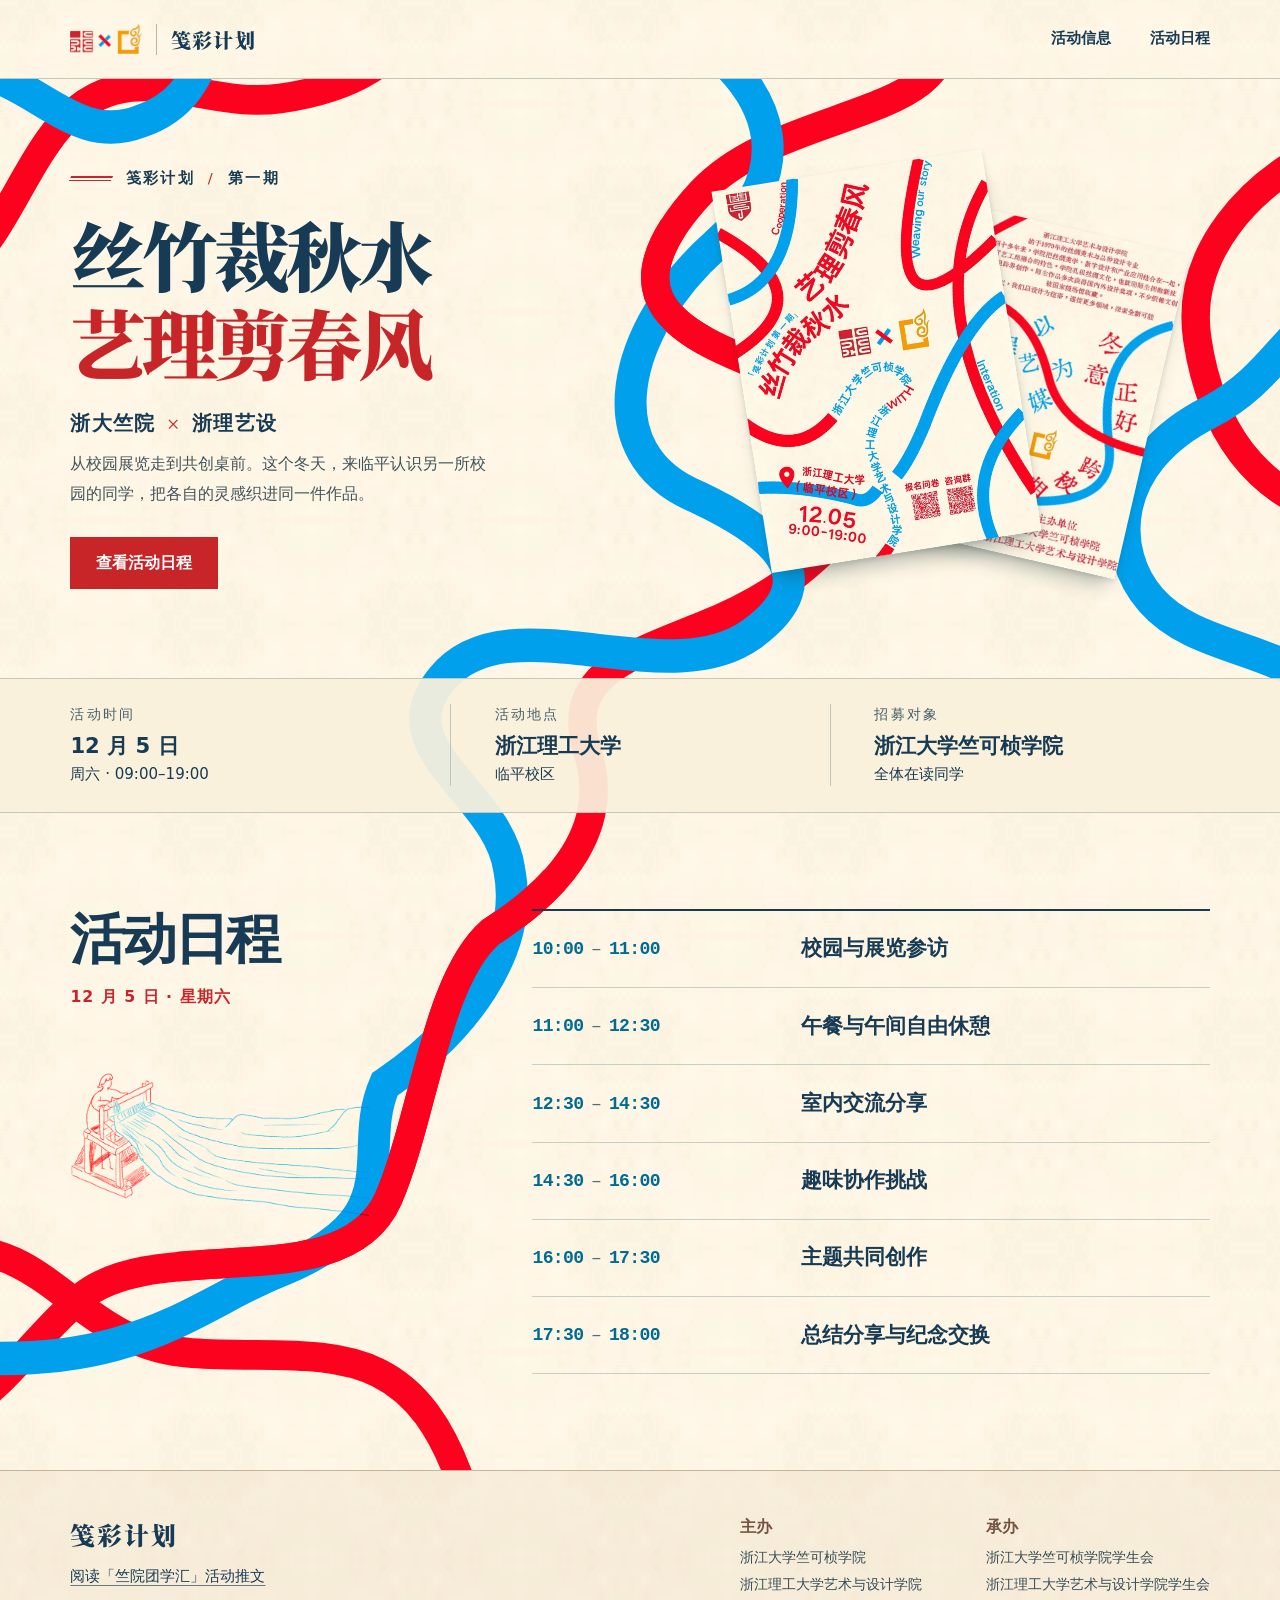
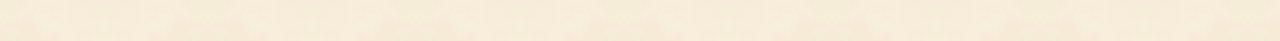
==== commit 03bf989d: "仿照活动宣传品重绘红蓝丝带交错背景" ====
--- a/index.html
+++ b/index.html
@@ -11,7 +11,7 @@
   <title>丝竹裁秋水，艺理剪春风｜笺彩计划第一期</title>
   <link rel="icon" href="assets/icon.png" type="image/png">
   <link rel="preload" href="assets/title.woff2" as="font" type="font/woff2" crossorigin>
-  <link rel="stylesheet" href="style.css">
+  <link rel="stylesheet" href="style.css?v=interwoven">
   <link rel="stylesheet" href="details.css">
 </head>
 <body id="top">
--- a/style.css
+++ b/style.css
@@ -40,20 +40,11 @@
 .mast nav { display: flex; gap: clamp(1rem, 3vw, 2.7rem); align-items: center; }
 .mast nav a { text-decoration: none; font-size: .95rem; font-weight: 600; padding-block: .65rem; white-space: nowrap; }
 .mast nav a:hover { color: var(--red); }
-.hero { position: relative; isolation: isolate; overflow: hidden; }
-.hero::before {
-  content: "";
-  position: absolute;
-  z-index: -1;
-  left: -21rem;
-  bottom: -5.3rem;
-  width: 25rem;
-  height: 16rem;
-  border: .9rem solid #ed343c;
-  border-radius: 50%;
-  transform: rotate(26deg);
-  pointer-events: none;
+/* A single sheet aligns the interwoven bands across the three sections. */
+#main {
+  background: url("assets/ribbons-wide.svg") center / 100% 100% no-repeat;
 }
+.hero { overflow: hidden; }
 .hero-inner { display: grid; grid-template-columns: 1fr 1.03fr; align-items: center; gap: clamp(2.5rem, 5vw, 5rem); padding-block: clamp(2.9rem, 4.7vw, 5.1rem); }
 .intro { position: relative; z-index: 1; }
 .edition { display: flex; align-items: center; gap: .8rem; margin: 0 0 1.25rem; font-size: .92rem; font-weight: 710; letter-spacing: .16em; }
@@ -69,58 +60,14 @@
 .primary { display: inline-block; padding: .8rem 1.55rem; color: #fff; background: var(--red); text-decoration: none; font-weight: 690; border: 1px solid var(--red); transition: background .2s; }
 .primary:hover { background: #a82023; }
 .print-wall { isolation: isolate; position: relative; aspect-ratio: 1.14; margin: 0; }
-/* The two sweeps carry the poster's printed threads into the page margins. */
-.print-wall::before, .print-wall::after {
-  content: "";
-  position: absolute;
-  z-index: -1;
-  pointer-events: none;
-  border-style: solid;
-  border-radius: 50%;
-}
-.print-wall::before {
-  width: 118%;
-  height: 99%;
-  left: 30%;
-  top: -37%;
-  border-color: #008fc2;
-  border-width: 1.6rem .95rem 1.15rem 1.5rem;
-  transform: rotate(-38deg);
-}
-.print-wall::after {
-  width: 155%;
-  height: 46%;
-  left: 1%;
-  top: 18%;
-  border-color: #ed303b;
-  border-width: 1.05rem 1.5rem 1.55rem 1.05rem;
-  transform: rotate(-38deg);
-}
 .posters { position: absolute; inset: 0; }
 .sheet { position: absolute; height: auto; box-shadow: 0 16px 19px -8px #223b3d55, 0 2px 5px #223b3d25; }
 .sheet.back { width: 43%; top: 18%; left: 47%; transform: rotate(13deg); }
 .sheet.front { width: 50%; top: 6%; left: 14%; transform: rotate(-9deg); }
-.facts { color: var(--ink); border-block: 1px solid var(--line); background: rgb(234 219 189 / 28%); }
-.event-schedule { position: relative; isolation: isolate; overflow: hidden; }
-.event-schedule::before, .event-schedule::after {
-  content: "";
-  position: absolute;
-  bottom: -7rem;
-  left: -15rem;
-  width: 38rem;
-  height: 12rem;
-  border: .65rem solid #df3540;
-  border-radius: 50%;
-  transform: rotate(11deg);
-  z-index: -1;
-  pointer-events: none;
-}
-.event-schedule::after {
-  left: -18rem;
-  bottom: -4.8rem;
-  width: 34rem;
-  border-color: #008aba;
-  transform: rotate(-17deg);
+.facts {
+  color: var(--ink);
+  border-block: 1px solid var(--line);
+  background: rgb(250 241 221 / 93%);
 }
 .fact-grid { display: grid; grid-template-columns: 1fr 1fr 1fr; margin-block: 0; padding-block: 1.6rem; }
 .fact-grid > div { padding-inline: clamp(1rem, 3.4vw, 3.5rem); border-left: 1px solid #c3c6b7; }
@@ -151,9 +98,8 @@
   .sheet.back { top: 24%; width: 46%; left: 45%; }
   .credit-inner { flex-wrap: wrap; }
 }
-@media (max-width: 650px) {
-  .event-schedule::before, .event-schedule::after { height: 5rem; width: 12rem; left: -6rem; bottom: -3.9rem; border-width: .4rem; }
-  .event-schedule::after { left: -8rem; bottom: -3rem; }
+@media (max-width: 720px) {
+  #main { background-image: url("assets/ribbons-mobile.svg"); }
   .mast-inner { min-height: 63px; gap: .6rem; }
   .brand { gap: .45rem; }
   .brand img { width: 2.9rem; }
@@ -166,9 +112,6 @@
   .hosts { margin-top: 1.1rem; }
   .hero-actions { margin-top: 1.15rem; }
   .print-wall { aspect-ratio: 1.45; }
-  .print-wall::before { width: 111%; height: 103%; left: 39%; top: -12%; border-width: .9rem .7rem; }
-  .print-wall::after { width: 147%; height: 50%; left: -6%; top: 41%; border-width: .75rem .62rem; transform: rotate(-32deg); }
-  .hero::before { width: 13rem; height: 8rem; left: -12rem; bottom: 2.5rem; border-width: .5rem; }
   .sheet.front { width: 39.5%; top: 3%; left: 19%; }
   .sheet.back { width: 34%; top: 14%; left: 50%; }
   .fact-grid { grid-template-columns: 1fr 1fr; padding-block: 1.1rem; gap: .95rem 0; }
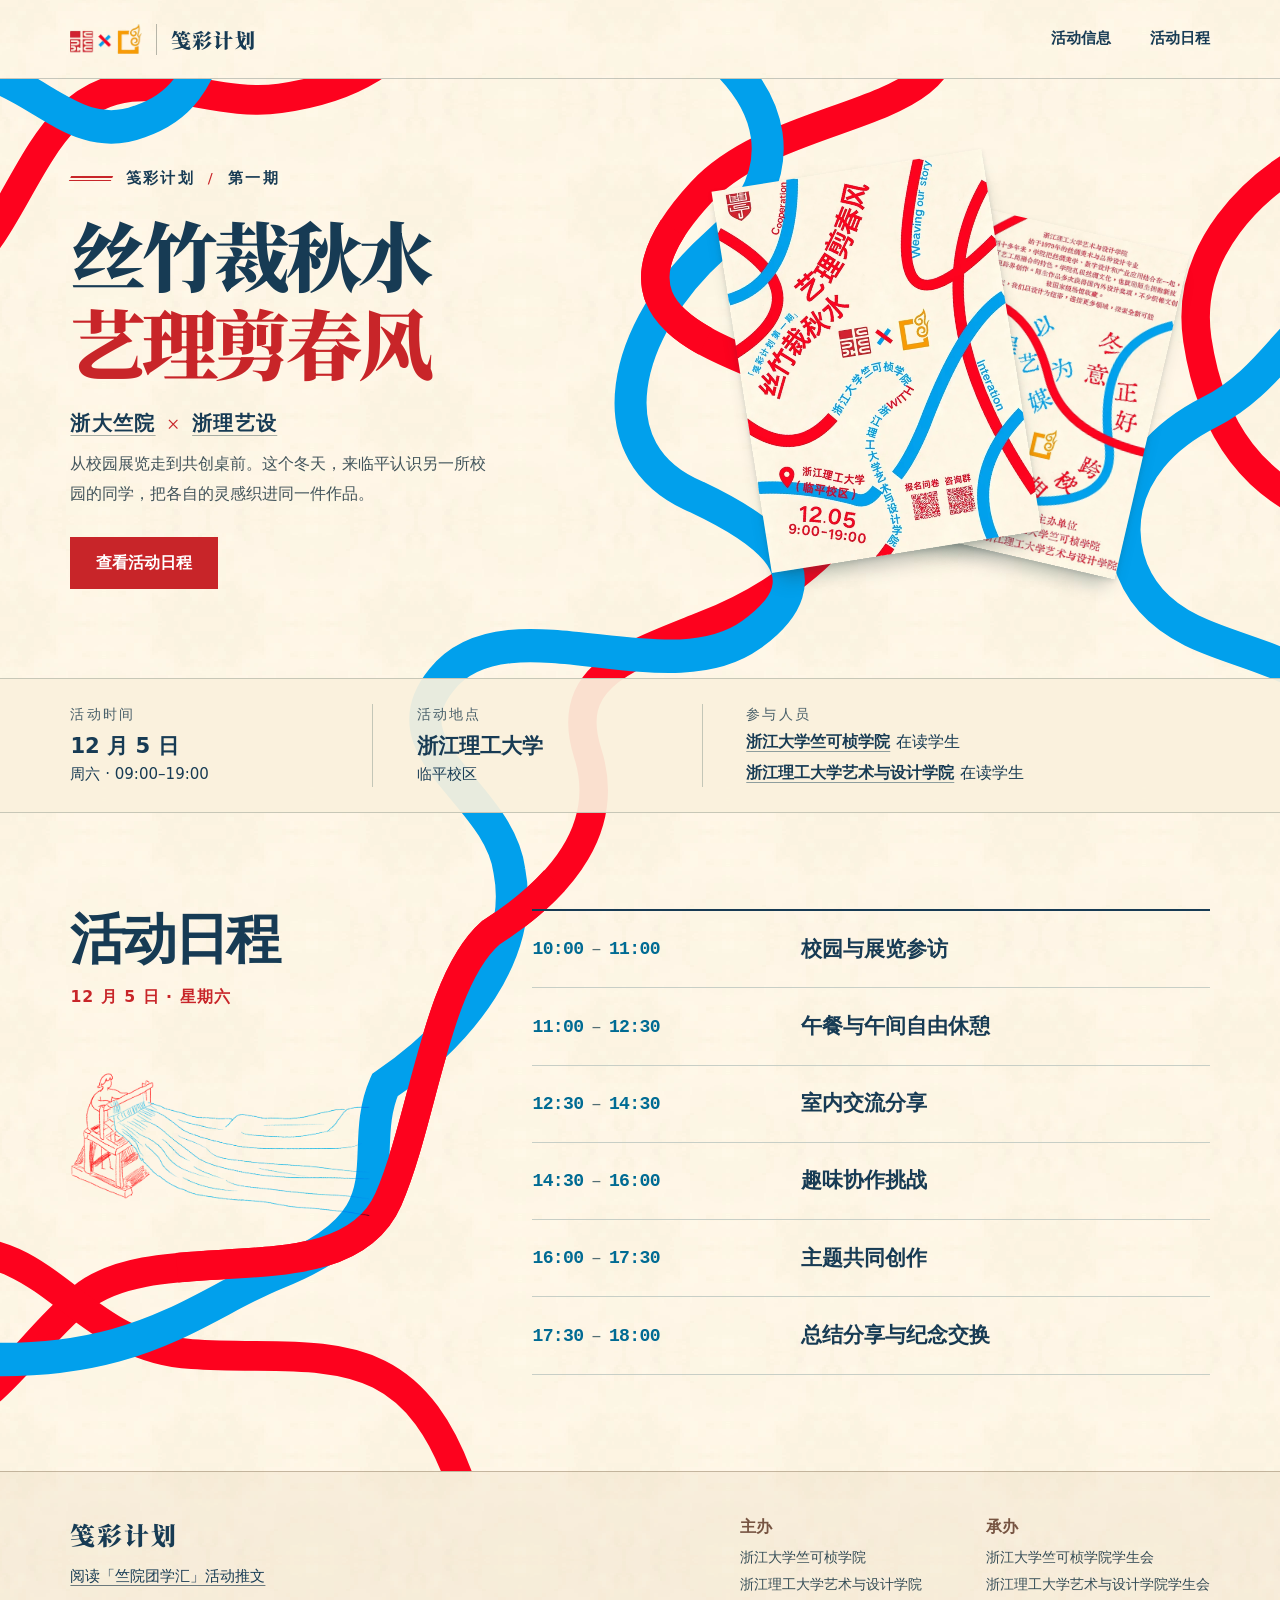
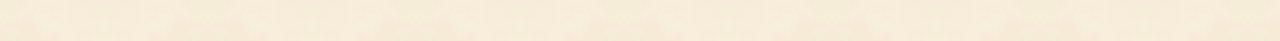
==== commit 1e2accf7: "列出两院参与学生并新增学院介绍页" ====
--- a/index.html
+++ b/index.html
@@ -11,7 +11,7 @@
   <title>丝竹裁秋水，艺理剪春风｜笺彩计划第一期</title>
   <link rel="icon" href="assets/icon.png" type="image/png">
   <link rel="preload" href="assets/title.woff2" as="font" type="font/woff2" crossorigin>
-  <link rel="stylesheet" href="style.css?v=interwoven">
+  <link rel="stylesheet" href="style.css?v=colleges">
   <link rel="stylesheet" href="details.css">
 </head>
 <body id="top">
@@ -28,7 +28,7 @@
         <div class="intro">
           <p class="edition"><i aria-hidden="true"></i>笺彩计划<span aria-hidden="true">/</span>第一期</p>
           <h1 id="event-title"><span>丝竹裁秋水<span class="sr-only">，</span></span><em>艺理剪春风</em></h1>
-          <p class="hosts">浙大竺院 <b>×</b> 浙理艺设</p>
+          <p class="hosts"><a href="colleges/zju-ckc.html" aria-label="了解浙江大学竺可桢学院">浙大竺院</a> <b>×</b> <a href="colleges/zstu-art-design.html" aria-label="了解浙江理工大学艺术与设计学院">浙理艺设</a></p>
           <p class="invitation">从校园展览走到共创桌前。这个冬天，来临平认识另一所校园的同学，把各自的灵感织进同一件作品。</p>
           <div class="hero-actions"><a class="primary" href="#schedule">查看活动日程</a></div>
         </div>
@@ -44,7 +44,11 @@
       <dl class="wrap fact-grid">
         <div><dt>活动时间</dt><dd><time datetime="2026-12-05">12 月 5 日</time><small>周六 · 09:00–19:00</small></dd></div>
         <div><dt>活动地点</dt><dd>浙江理工大学<small>临平校区</small></dd></div>
-        <div><dt>招募对象</dt><dd>浙江大学竺可桢学院<small>全体在读同学</small></dd></div>
+        <div class="participants">
+          <dt>参与人员</dt>
+          <dd><a href="colleges/zju-ckc.html">浙江大学竺可桢学院</a>在读学生</dd>
+          <dd><a href="colleges/zstu-art-design.html">浙江理工大学艺术与设计学院</a>在读学生</dd>
+        </div>
       </dl>
     </div>
     <section class="event-schedule" id="schedule" aria-labelledby="schedule-title">
--- a/style.css
+++ b/style.css
@@ -54,6 +54,8 @@
 h1 > span, h1 > em { display: block; white-space: nowrap; }
 h1 > em { font-style: normal; color: var(--red); }
 .hosts { display: flex; align-items: center; gap: .7rem; margin: 1.5rem 0 .55rem; font-size: clamp(1.15rem, 1.55vw, 1.4rem); font-weight: 740; letter-spacing: .065em; }
+.hosts a { text-decoration: underline; text-decoration-color: #a6aca3; text-decoration-thickness: 1px; text-underline-offset: .23em; }
+.hosts a:hover, .participants a:hover { color: var(--red); text-decoration-color: currentColor; }
 .hosts b { font: 500 1.15em Georgia, serif; color: var(--red); }
 .invitation { margin: 0; max-width: 26em; font-size: 1rem; line-height: 1.9; color: #42545b; }
 .hero-actions { display: flex; align-items: center; gap: 1.65rem; margin-top: 1.7rem; }
@@ -69,12 +71,15 @@
   border-block: 1px solid var(--line);
   background: rgb(250 241 221 / 93%);
 }
-.fact-grid { display: grid; grid-template-columns: 1fr 1fr 1fr; margin-block: 0; padding-block: 1.6rem; }
+.fact-grid { display: grid; grid-template-columns: .88fr .96fr 1.48fr; margin-block: 0; padding-block: 1.6rem; }
 .fact-grid > div { padding-inline: clamp(1rem, 3.4vw, 3.5rem); border-left: 1px solid #c3c6b7; }
 .fact-grid > div:first-child { padding-left: 0; border: 0; }
 .fact-grid dt { color: #49606a; font-size: .85rem; letter-spacing: .16em; }
 .fact-grid dd { margin: .3rem 0 0; font-size: clamp(1.06rem, 1.65vw, 1.42rem); font-weight: 730; line-height: 1.55; }
 .fact-grid small { display: block; font-size: .94rem; font-weight: 500; }
+.fact-grid > .participants { padding-right: 0; }
+.fact-grid .participants dd { display: block; font-size: clamp(.92rem, 1.22vw, 1.05rem); font-weight: 500; line-height: 1.65; }
+.participants a { font-weight: 680; text-decoration: underline; text-decoration-color: #8e9e9d; text-underline-offset: .23em; margin-right: .35em; }
 .credits {
   border-top: 1px solid rgb(111 90 62 / 38%);
   background-color: rgb(220 201 169 / 20%);
@@ -117,8 +122,6 @@
   .fact-grid { grid-template-columns: 1fr 1fr; padding-block: 1.1rem; gap: .95rem 0; }
   .fact-grid > div { padding-inline: .9rem; }
   .fact-grid > div:last-child { grid-column: 1/-1; padding: .8rem 0 0; border-left: 0; border-top: 1px solid #d4d3c5; }
-  .fact-grid > div:last-child dd, .fact-grid > div:last-child small { display: inline; }
-  .fact-grid > div:last-child small { margin-left: .5rem; }
   .fact-grid dt { margin-bottom: .15rem; }
   .credit-inner dl { flex-direction: column; gap: 1rem; }
   .credit-inner { gap: 1.7rem; }
